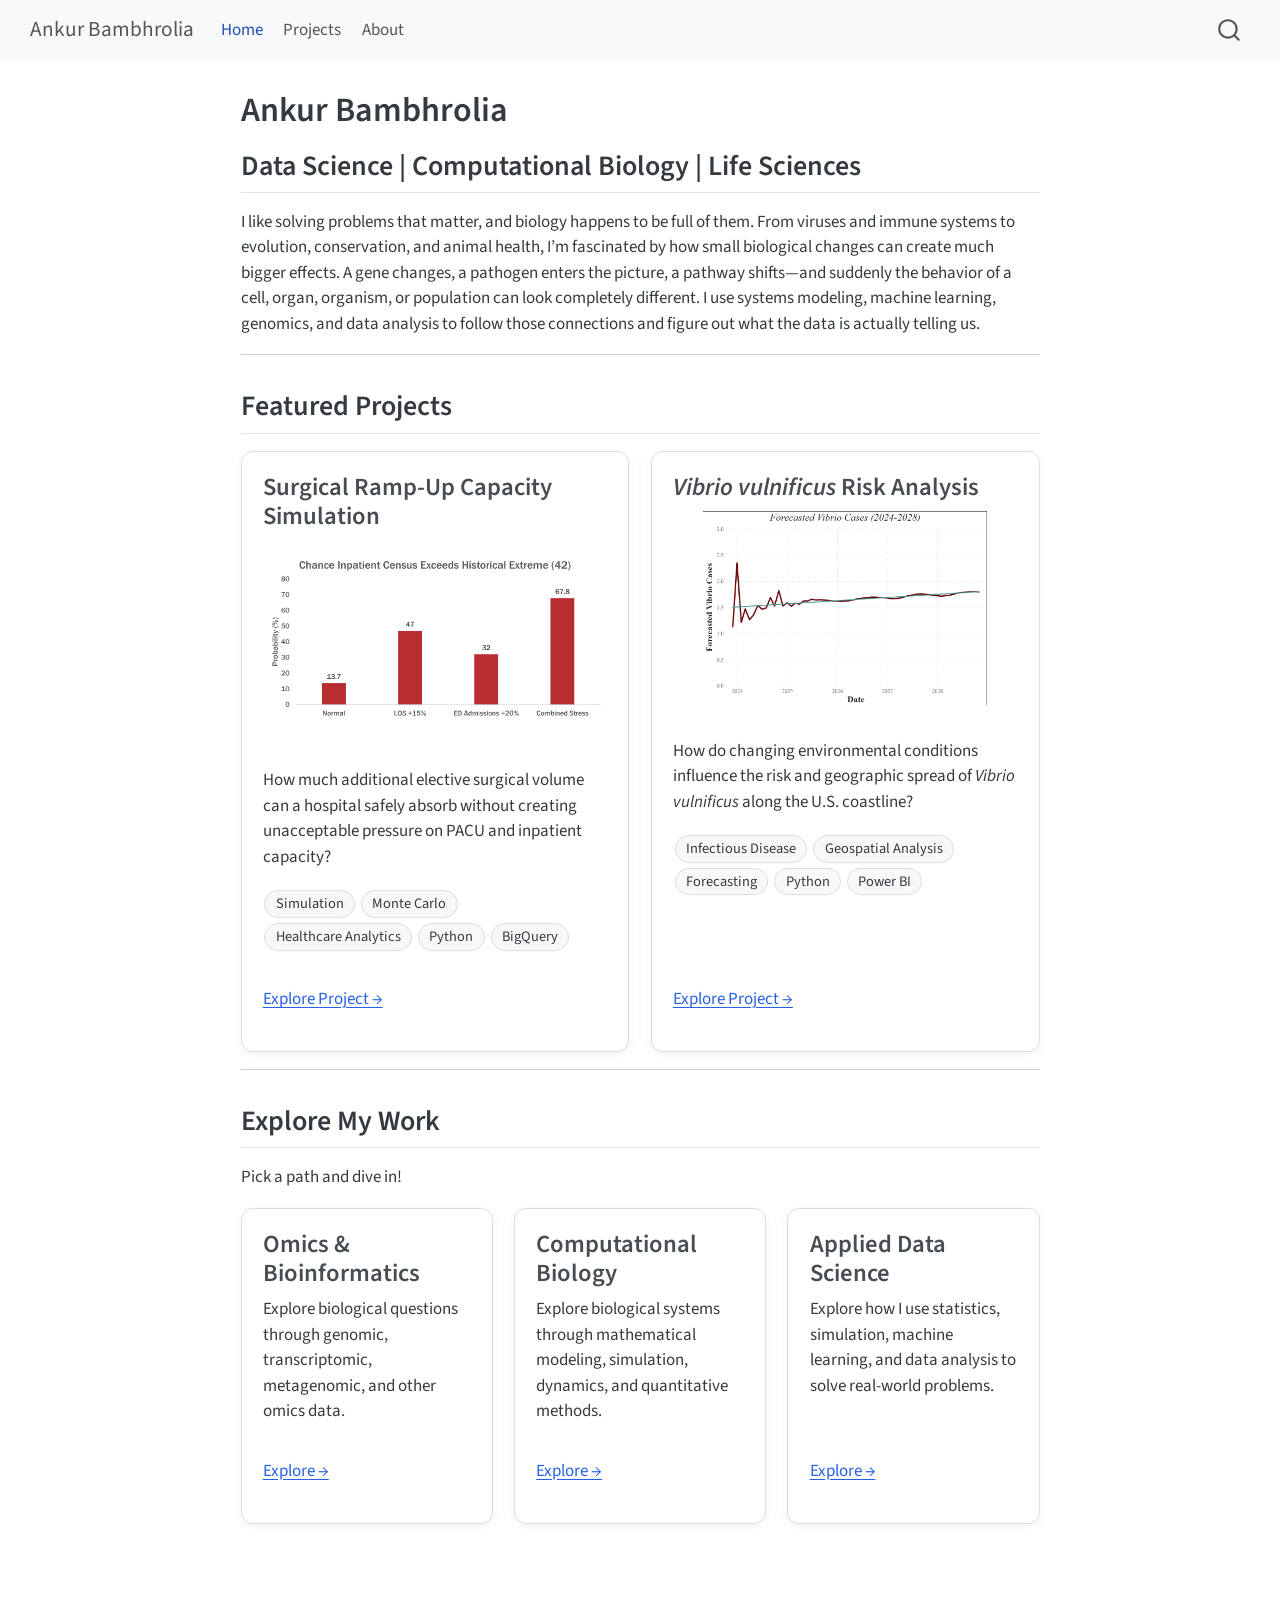
==== index.html @ 5e51104a "Built site for gh-pages" ====
<!DOCTYPE html>
<html xmlns="http://www.w3.org/1999/xhtml" lang="en" xml:lang="en"><head>

<meta charset="utf-8">
<meta name="generator" content="quarto-1.10.18">

<meta name="viewport" content="width=device-width, initial-scale=1.0, user-scalable=yes">


<title>Ankur Bambhrolia</title>
<style>
/* Default styles provided by pandoc.
** See https://pandoc.org/MANUAL.html#variables-for-html for config info.
*/
span.smallcaps{font-variant: small-caps;}
div.columns{display: flex; gap: 1.5em;}
div.column{flex: auto;}
@media screen {
div.columns{gap: min(4vw, 1.5em);}
div.column{overflow-x: auto;}
}
div.hanging-indent{margin-left: 1.5em; text-indent: -1.5em;}
ul.task-list{list-style: none;}
ul.task-list li input[type="checkbox"] {
  width: 0.8em;
  margin: 0 0.8em 0.2em -1em; /* quarto-specific, see https://github.com/quarto-dev/quarto-cli/issues/4556 */ 
  vertical-align: middle;
}
</style>


<script src="site_libs/quarto-nav/quarto-nav.js"></script>
<script src="site_libs/quarto-nav/headroom.min.js"></script>
<script src="site_libs/clipboard/clipboard.min.js"></script>
<script src="site_libs/quarto-search/autocomplete.umd.js"></script>
<script src="site_libs/quarto-search/fuse.min.js"></script>
<script src="site_libs/quarto-search/quarto-search.js"></script>
<meta name="quarto:offset" content="./">
<script src="site_libs/quarto-html/quarto.js" type="module"></script>
<script src="site_libs/quarto-html/tabsets/tabsets.js" type="module"></script>
<script src="site_libs/quarto-html/popper.min.js"></script>
<script src="site_libs/quarto-html/tippy.umd.min.js"></script>
<script src="site_libs/quarto-html/anchor.min.js"></script>
<link href="site_libs/quarto-html/tippy.css" rel="stylesheet">
<link href="site_libs/quarto-html/quarto-syntax-highlighting-64a204ab8560d761af7679ceaba22944.css" rel="stylesheet" id="quarto-text-highlighting-styles">
<script src="site_libs/bootstrap/bootstrap.min.js"></script>
<link href="site_libs/bootstrap/bootstrap-icons.css" rel="stylesheet">
<link href="site_libs/bootstrap/bootstrap-172ba59bd5e0b52282274ba0c0cc16fc.min.css" rel="stylesheet" append-hash="true" id="quarto-bootstrap" data-mode="light">
<script id="quarto-search-options" type="application/json">{
  "location": "navbar",
  "copy-button": false,
  "collapse-after": 3,
  "panel-placement": "end",
  "type": "overlay",
  "limit": 50,
  "keyboard-shortcut": [
    "f",
    "/",
    "s"
  ],
  "show-item-context": false,
  "language": {
    "search-no-results-text": "No results",
    "search-matching-documents-text": "matching documents",
    "search-copy-link-title": "Copy link to search",
    "search-hide-matches-text": "Hide additional matches",
    "search-more-match-text": "more match in this document",
    "search-more-matches-text": "more matches in this document",
    "search-clear-button-title": "Clear",
    "search-text-placeholder": "",
    "search-detached-cancel-button-title": "Cancel",
    "search-submit-button-title": "Submit",
    "search-label": "Search"
  }
}</script>


<link rel="stylesheet" href="styles.css">
</head>

<body class="nav-fixed fullcontent quarto-light">

<div id="quarto-search-results"></div>
  <header id="quarto-header" class="headroom fixed-top">
    <nav class="navbar navbar-expand-lg " data-bs-theme="dark">
      <div class="navbar-container container-fluid">
      <div class="navbar-brand-container mx-auto">
    <a class="navbar-brand" href="./index.html">
    <span class="navbar-title">Ankur Bambhrolia</span>
    </a>
  </div>
            <div id="quarto-search" class="" title="Search"></div>
          <button class="navbar-toggler" type="button" data-bs-toggle="collapse" data-bs-target="#navbarCollapse" aria-controls="navbarCollapse" role="menu" aria-expanded="false" aria-label="Toggle navigation" onclick="if (window.quartoToggleHeadroom) { window.quartoToggleHeadroom(); }">
  <span class="navbar-toggler-icon"></span>
</button>
          <div class="collapse navbar-collapse" id="navbarCollapse">
            <ul class="navbar-nav navbar-nav-scroll me-auto">
  <li class="nav-item">
    <a class="nav-link active" href="./index.html" aria-current="page"> 
<span class="menu-text">Home</span></a>
  </li>  
  <li class="nav-item">
    <a class="nav-link" href="./projects.html"> 
<span class="menu-text">Projects</span></a>
  </li>  
  <li class="nav-item">
    <a class="nav-link" href="./about.html"> 
<span class="menu-text">About</span></a>
  </li>  
</ul>
          </div> <!-- /navcollapse -->
            <div class="quarto-navbar-tools">
</div>
      </div> <!-- /container-fluid -->
    </nav>
</header>
<!-- content -->
<div id="quarto-content" class="quarto-container page-columns page-rows-contents page-layout-article page-navbar">
<!-- sidebar -->
<!-- margin-sidebar -->
    
<!-- main -->
<main class="content" id="quarto-document-content">

<header id="title-block-header" class="quarto-title-block default">
<div class="quarto-title">
<h1 class="title">Ankur Bambhrolia</h1>
</div>



<div class="quarto-title-meta">

    
  
    
  </div>
  


</header>


<section id="data-science-computational-biology-life-sciences" class="level2">
<h2 class="anchored" data-anchor-id="data-science-computational-biology-life-sciences">Data Science | Computational Biology | Life Sciences</h2>
<p>I like solving problems that matter, and biology happens to be full of them. From viruses and immune systems to evolution, conservation, and animal health, I’m fascinated by how small biological changes can create much bigger effects. A gene changes, a pathogen enters the picture, a pathway shifts—and suddenly the behavior of a cell, organ, organism, or population can look completely different. I use systems modeling, machine learning, genomics, and data analysis to follow those connections and figure out what the data is actually telling us.</p>
<hr>
</section>
<section id="featured-projects" class="level2">
<h2 class="anchored" data-anchor-id="featured-projects">Featured Projects</h2>
<div class="featured-grid">
<section id="surgical-ramp-up-capacity-simulation" class="level3 featured-card">
<h3 class="anchored" data-anchor-id="surgical-ramp-up-capacity-simulation">Surgical Ramp-Up Capacity Simulation</h3>
<p><img src="images/featured/ramp-up-stress.png" class="featured-image img-fluid" alt="Probability that inpatient census exceeds the historical extreme of 42 under normal and stressed operating conditions"></p>
<p>How much additional elective surgical volume can a hospital safely absorb without creating unacceptable pressure on PACU and inpatient capacity?</p>
<p><span class="tag">Simulation</span> <span class="tag">Monte Carlo</span> <span class="tag">Healthcare Analytics</span> <span class="tag">Python</span> <span class="tag">BigQuery</span></p>
<p><a href="./projects/surgical-ramp-up.html">Explore Project →</a></p>
</section>
<section id="vibrio-vulnificus-risk-analysis" class="level3 featured-card">
<h3 class="anchored" data-anchor-id="vibrio-vulnificus-risk-analysis"><em>Vibrio vulnificus</em> Risk Analysis</h3>
<p><img src="images/featured/vibrio-forecast.png" class="featured-image img-fluid" alt="Forecasted Vibrio vulnificus isolates from 2024 to 2028"></p>
<p>How do changing environmental conditions influence the risk and geographic spread of <em>Vibrio vulnificus</em> along the U.S. coastline?</p>
<p><span class="tag">Infectious Disease</span> <span class="tag">Geospatial Analysis</span> <span class="tag">Forecasting</span> <span class="tag">Python</span> <span class="tag">Power BI</span></p>
<p><a href="./projects/vibrio.html">Explore Project →</a></p>
</section>
</div>
<hr>
</section>
<section id="explore-my-work" class="level2">
<h2 class="anchored" data-anchor-id="explore-my-work">Explore My Work</h2>
<p>Pick a path and dive in!</p>
<div class="path-grid">
<section id="omics-bioinformatics" class="level3 path-card">
<h3 class="anchored" data-anchor-id="omics-bioinformatics">Omics &amp; Bioinformatics</h3>
<p>Explore biological questions through genomic, transcriptomic, metagenomic, and other omics data.</p>
<p><a href="./omics.html">Explore →</a></p>
</section>
<section id="computational-biology" class="level3 path-card">
<h3 class="anchored" data-anchor-id="computational-biology">Computational Biology</h3>
<p>Explore biological systems through mathematical modeling, simulation, dynamics, and quantitative methods.</p>
<p><a href="./computational-biology.html">Explore →</a></p>
</section>
<section id="applied-data-science" class="level3 path-card">
<h3 class="anchored" data-anchor-id="applied-data-science">Applied Data Science</h3>
<p>Explore how I use statistics, simulation, machine learning, and data analysis to solve real-world problems.</p>
<p><a href="./applied-data-science.html">Explore →</a></p>
</section>
</div>


</section>

</main> <!-- /main -->
<script id="quarto-html-after-body" type="application/javascript">
  window.document.addEventListener("DOMContentLoaded", function (event) {
    const icon = "";
    const anchorJS = new window.AnchorJS();
    anchorJS.options = {
      placement: 'right',
      icon: icon
    };
    anchorJS.add('.anchored');
    const isCodeAnnotation = (el) => {
      for (const clz of el.classList) {
        if (clz.startsWith('code-annotation-')) {                     
          return true;
        }
      }
      return false;
    }
    const onCopySuccess = function(e) {
      // button target
      const button = e.trigger;
      // don't keep focus
      button.blur();
      // flash "checked"
      button.classList.add('code-copy-button-checked');
      var currentTitle = button.getAttribute("title");
      button.setAttribute("title", "Copied!");
      let tooltip;
      if (window.bootstrap) {
        button.setAttribute("data-bs-toggle", "tooltip");
        button.setAttribute("data-bs-placement", "left");
        button.setAttribute("data-bs-title", "Copied!");
        tooltip = new bootstrap.Tooltip(button, 
          { trigger: "manual", 
            customClass: "code-copy-button-tooltip",
            offset: [0, -8]});
        tooltip.show();    
      }
      setTimeout(function() {
        if (tooltip) {
          tooltip.hide();
          button.removeAttribute("data-bs-title");
          button.removeAttribute("data-bs-toggle");
          button.removeAttribute("data-bs-placement");
        }
        button.setAttribute("title", currentTitle);
        button.classList.remove('code-copy-button-checked');
      }, 1000);
      // clear code selection
      e.clearSelection();
    }
    const getTextToCopy = function(trigger) {
      const outerScaffold = trigger.parentElement.cloneNode(true);
      const codeEl = outerScaffold.querySelector('code');
      for (const childEl of codeEl.children) {
        if (isCodeAnnotation(childEl)) {
          childEl.remove();
        }
      }
      return codeEl.innerText;
    }
    const clipboard = new window.ClipboardJS('.code-copy-button:not([data-in-quarto-modal])', {
      text: getTextToCopy
    });
    clipboard.on('success', onCopySuccess);
    if (window.document.getElementById('quarto-embedded-source-code-modal')) {
      const clipboardModal = new window.ClipboardJS('.code-copy-button[data-in-quarto-modal]', {
        text: getTextToCopy,
        container: window.document.getElementById('quarto-embedded-source-code-modal')
      });
      clipboardModal.on('success', onCopySuccess);
    }
      var localhostRegex = new RegExp(/^(?:http|https):\/\/localhost\:?[0-9]*\//);
      var mailtoRegex = new RegExp(/^mailto:/);
        var filterRegex = new RegExp('/' + window.location.host + '/');
      var isInternal = (href) => {
          return filterRegex.test(href) || localhostRegex.test(href) || mailtoRegex.test(href);
      }
      // Inspect non-navigation links and adorn them if external
     var links = window.document.querySelectorAll('a[href]:not(.nav-link):not(.navbar-brand):not(.toc-action):not(.sidebar-link):not(.sidebar-item-toggle):not(.pagination-link):not(.no-external):not([aria-hidden]):not(.dropdown-item):not(.quarto-navigation-tool):not(.about-link)');
      for (var i=0; i<links.length; i++) {
        const link = links[i];
        if (!isInternal(link.href)) {
          // undo the damage that might have been done by quarto-nav.js in the case of
          // links that we want to consider external
          if (link.dataset.originalHref !== undefined) {
            link.href = link.dataset.originalHref;
          }
        }
      }
    function tippyHover(el, contentFn, onTriggerFn, onUntriggerFn) {
      const config = {
        allowHTML: true,
        maxWidth: 500,
        delay: 100,
        arrow: false,
        appendTo: function(el) {
            return el.parentElement;
        },
        interactive: true,
        interactiveBorder: 10,
        theme: 'quarto',
        placement: 'bottom-start',
      };
      if (contentFn) {
        config.content = contentFn;
      }
      if (onTriggerFn) {
        config.onTrigger = onTriggerFn;
      }
      if (onUntriggerFn) {
        config.onUntrigger = onUntriggerFn;
      }
      window.tippy(el, config); 
    }
    const noterefs = window.document.querySelectorAll('a[role="doc-noteref"]');
    for (var i=0; i<noterefs.length; i++) {
      const ref = noterefs[i];
      tippyHover(ref, function() {
        // use id or data attribute instead here
        let href = ref.getAttribute('data-footnote-href') || ref.getAttribute('href');
        try { href = new URL(href).hash; } catch {}
        const id = href.replace(/^#\/?/, "");
        const note = window.document.getElementById(id);
        if (note) {
          return note.innerHTML;
        } else {
          return "";
        }
      });
    }
    const xrefs = window.document.querySelectorAll('a.quarto-xref');
    const processXRef = (id, note) => {
      // Strip column container classes
      const stripColumnClz = (el) => {
        el.classList.remove("page-full", "page-columns");
        if (el.children) {
          for (const child of el.children) {
            stripColumnClz(child);
          }
        }
      }
      stripColumnClz(note)
      if (id === null || id.startsWith('sec-')) {
        // Special case sections, only their first couple elements
        const container = document.createElement("div");
        if (note.children && note.children.length > 2) {
          container.appendChild(note.children[0].cloneNode(true));
          for (let i = 1; i < note.children.length; i++) {
            const child = note.children[i];
            if (child.tagName === "P" && child.innerText === "") {
              continue;
            } else {
              container.appendChild(child.cloneNode(true));
              break;
            }
          }
          if (window.Quarto?.typesetMath) {
            window.Quarto.typesetMath(container);
          }
          return container.innerHTML
        } else {
          if (window.Quarto?.typesetMath) {
            window.Quarto.typesetMath(note);
          }
          return note.innerHTML;
        }
      } else {
        // Remove any anchor links if they are present
        const anchorLink = note.querySelector('a.anchorjs-link');
        if (anchorLink) {
          anchorLink.remove();
        }
        if (window.Quarto?.typesetMath) {
          window.Quarto.typesetMath(note);
        }
        if (note.classList.contains("callout")) {
          return note.outerHTML;
        } else {
          return note.innerHTML;
        }
      }
    }
    for (var i=0; i<xrefs.length; i++) {
      const xref = xrefs[i];
      tippyHover(xref, undefined, function(instance) {
        instance.disable();
        let url = xref.getAttribute('href');
        let hash = undefined; 
        if (url.startsWith('#')) {
          hash = url;
        } else {
          try { hash = new URL(url).hash; } catch {}
        }
        if (hash) {
          const id = hash.replace(/^#\/?/, "");
          const note = window.document.getElementById(id);
          if (note !== null) {
            try {
              const html = processXRef(id, note.cloneNode(true));
              instance.setContent(html);
            } finally {
              instance.enable();
              instance.show();
            }
          } else {
            // See if we can fetch this
            fetch(url.split('#')[0])
            .then(res => res.text())
            .then(html => {
              const parser = new DOMParser();
              const htmlDoc = parser.parseFromString(html, "text/html");
              const note = htmlDoc.getElementById(id);
              if (note !== null) {
                const html = processXRef(id, note);
                instance.setContent(html);
              } 
            }).finally(() => {
              instance.enable();
              instance.show();
            });
          }
        } else {
          // See if we can fetch a full url (with no hash to target)
          // This is a special case and we should probably do some content thinning / targeting
          fetch(url)
          .then(res => res.text())
          .then(html => {
            const parser = new DOMParser();
            const htmlDoc = parser.parseFromString(html, "text/html");
            const note = htmlDoc.querySelector('main.content');
            if (note !== null) {
              // This should only happen for chapter cross references
              // (since there is no id in the URL)
              // remove the first header
              if (note.children.length > 0 && note.children[0].tagName === "HEADER") {
                note.children[0].remove();
              }
              const html = processXRef(null, note);
              instance.setContent(html);
            } 
          }).finally(() => {
            instance.enable();
            instance.show();
          });
        }
      }, function(instance) {
      });
    }
        let selectedAnnoteEl;
        const selectorForAnnotation = ( cell, annotation) => {
          let cellAttr = 'data-code-cell="' + cell + '"';
          let lineAttr = 'data-code-annotation="' +  annotation + '"';
          const selector = 'span[' + cellAttr + '][' + lineAttr + ']';
          return selector;
        }
        const selectCodeLines = (annoteEl) => {
          const doc = window.document;
          const targetCell = annoteEl.getAttribute("data-target-cell");
          const targetAnnotation = annoteEl.getAttribute("data-target-annotation");
          const annoteSpan = window.document.querySelector(selectorForAnnotation(targetCell, targetAnnotation));
          const lines = annoteSpan.getAttribute("data-code-lines").split(",");
          const lineIds = lines.map((line) => {
            return targetCell + "-" + line;
          })
          let top = null;
          let height = null;
          let parent = null;
          if (lineIds.length > 0) {
              //compute the position of the single el (top and bottom and make a div)
              const el = window.document.getElementById(lineIds[0]);
              top = el.offsetTop;
              height = el.offsetHeight;
              parent = el.parentElement.parentElement;
            if (lineIds.length > 1) {
              const lastEl = window.document.getElementById(lineIds[lineIds.length - 1]);
              const bottom = lastEl.offsetTop + lastEl.offsetHeight;
              height = bottom - top;
            }
            if (top !== null && height !== null && parent !== null) {
              // cook up a div (if necessary) and position it 
              let div = window.document.getElementById("code-annotation-line-highlight");
              if (div === null) {
                div = window.document.createElement("div");
                div.setAttribute("id", "code-annotation-line-highlight");
                div.style.position = 'absolute';
                parent.appendChild(div);
              }
              div.style.top = top - 2 + "px";
              div.style.height = height + 4 + "px";
              div.style.left = 0;
              let gutterDiv = window.document.getElementById("code-annotation-line-highlight-gutter");
              if (gutterDiv === null) {
                gutterDiv = window.document.createElement("div");
                gutterDiv.setAttribute("id", "code-annotation-line-highlight-gutter");
                gutterDiv.style.position = 'absolute';
                const codeCell = window.document.getElementById(targetCell);
                const gutter = codeCell.querySelector('.code-annotation-gutter');
                gutter.appendChild(gutterDiv);
              }
              gutterDiv.style.top = top - 2 + "px";
              gutterDiv.style.height = height + 4 + "px";
            }
            selectedAnnoteEl = annoteEl;
          }
        };
        const unselectCodeLines = () => {
          const elementsIds = ["code-annotation-line-highlight", "code-annotation-line-highlight-gutter"];
          elementsIds.forEach((elId) => {
            const div = window.document.getElementById(elId);
            if (div) {
              div.remove();
            }
          });
          selectedAnnoteEl = undefined;
        };
          // Handle positioning of the toggle
      window.addEventListener(
        "resize",
        throttle(() => {
          elRect = undefined;
          if (selectedAnnoteEl) {
            selectCodeLines(selectedAnnoteEl);
          }
        }, 10)
      );
      function throttle(fn, ms) {
      let throttle = false;
      let timer;
        return (...args) => {
          if(!throttle) { // first call gets through
              fn.apply(this, args);
              throttle = true;
          } else { // all the others get throttled
              if(timer) clearTimeout(timer); // cancel #2
              timer = setTimeout(() => {
                fn.apply(this, args);
                timer = throttle = false;
              }, ms);
          }
        };
      }
        // Attach click handler to the DT
        const annoteDls = window.document.querySelectorAll('dt[data-target-cell]');
        for (const annoteDlNode of annoteDls) {
          annoteDlNode.addEventListener('click', (event) => {
            const clickedEl = event.target;
            if (clickedEl !== selectedAnnoteEl) {
              unselectCodeLines();
              const activeEl = window.document.querySelector('dt[data-target-cell].code-annotation-active');
              if (activeEl) {
                activeEl.classList.remove('code-annotation-active');
              }
              selectCodeLines(clickedEl);
              clickedEl.classList.add('code-annotation-active');
            } else {
              // Unselect the line
              unselectCodeLines();
              clickedEl.classList.remove('code-annotation-active');
            }
          });
        }
    const findCites = (el) => {
      const parentEl = el.parentElement;
      if (parentEl) {
        const cites = parentEl.dataset.cites;
        if (cites) {
          return {
            el,
            cites: cites.split(' ')
          };
        } else {
          return findCites(el.parentElement)
        }
      } else {
        return undefined;
      }
    };
    var bibliorefs = window.document.querySelectorAll('a[role="doc-biblioref"]');
    for (var i=0; i<bibliorefs.length; i++) {
      const ref = bibliorefs[i];
      const citeInfo = findCites(ref);
      if (citeInfo) {
        tippyHover(citeInfo.el, function() {
          var popup = window.document.createElement('div');
          citeInfo.cites.forEach(function(cite) {
            var citeDiv = window.document.createElement('div');
            citeDiv.classList.add('hanging-indent');
            citeDiv.classList.add('csl-entry');
            var biblioDiv = window.document.getElementById('ref-' + cite);
            if (biblioDiv) {
              citeDiv.innerHTML = biblioDiv.innerHTML;
            }
            popup.appendChild(citeDiv);
          });
          return popup.innerHTML;
        });
      }
    }
  });
  </script>
</div> <!-- /content -->




</body></html>
---- site_libs/quarto-html/tippy.css ----
.tippy-box[data-animation=fade][data-state=hidden]{opacity:0}[data-tippy-root]{max-width:calc(100vw - 10px)}.tippy-box{position:relative;background-color:#333;color:#fff;border-radius:4px;font-size:14px;line-height:1.4;white-space:normal;outline:0;transition-property:transform,visibility,opacity}.tippy-box[data-placement^=top]>.tippy-arrow{bottom:0}.tippy-box[data-placement^=top]>.tippy-arrow:before{bottom:-7px;left:0;border-width:8px 8px 0;border-top-color:initial;transform-origin:center top}.tippy-box[data-placement^=bottom]>.tippy-arrow{top:0}.tippy-box[data-placement^=bottom]>.tippy-arrow:before{top:-7px;left:0;border-width:0 8px 8px;border-bottom-color:initial;transform-origin:center bottom}.tippy-box[data-placement^=left]>.tippy-arrow{right:0}.tippy-box[data-placement^=left]>.tippy-arrow:before{border-width:8px 0 8px 8px;border-left-color:initial;right:-7px;transform-origin:center left}.tippy-box[data-placement^=right]>.tippy-arrow{left:0}.tippy-box[data-placement^=right]>.tippy-arrow:before{left:-7px;border-width:8px 8px 8px 0;border-right-color:initial;transform-origin:center right}.tippy-box[data-inertia][data-state=visible]{transition-timing-function:cubic-bezier(.54,1.5,.38,1.11)}.tippy-arrow{width:16px;height:16px;color:#333}.tippy-arrow:before{content:"";position:absolute;border-color:transparent;border-style:solid}.tippy-content{position:relative;padding:5px 9px;z-index:1}
---- site_libs/quarto-html/quarto-syntax-highlighting-64a204ab8560d761af7679ceaba22944.css ----
/* quarto syntax highlight colors */
:root {
  --quarto-hl-ot-color: #003B4F;
  --quarto-hl-at-color: #657422;
  --quarto-hl-ss-color: #20794D;
  --quarto-hl-an-color: #5E5E5E;
  --quarto-hl-fu-color: #4758AB;
  --quarto-hl-st-color: #20794D;
  --quarto-hl-cf-color: #003B4F;
  --quarto-hl-op-color: #5E5E5E;
  --quarto-hl-er-color: #AD0000;
  --quarto-hl-bn-color: #AD0000;
  --quarto-hl-al-color: #AD0000;
  --quarto-hl-va-color: #111111;
  --quarto-hl-bu-color: inherit;
  --quarto-hl-ex-color: inherit;
  --quarto-hl-pp-color: #AD0000;
  --quarto-hl-in-color: #5E5E5E;
  --quarto-hl-vs-color: #20794D;
  --quarto-hl-wa-color: #5E5E5E;
  --quarto-hl-do-color: #5E5E5E;
  --quarto-hl-im-color: #00769E;
  --quarto-hl-ch-color: #20794D;
  --quarto-hl-dt-color: #AD0000;
  --quarto-hl-fl-color: #AD0000;
  --quarto-hl-co-color: #5E5E5E;
  --quarto-hl-cv-color: #5E5E5E;
  --quarto-hl-cn-color: #8f5902;
  --quarto-hl-sc-color: #5E5E5E;
  --quarto-hl-dv-color: #AD0000;
  --quarto-hl-kw-color: #003B4F;
}

/* other quarto variables */
:root {
  --quarto-font-monospace: SFMono-Regular, Menlo, Monaco, Consolas, "Liberation Mono", "Courier New", monospace;
}

/* syntax highlight based on Pandoc's rules */
pre > code.sourceCode > span {
  color: #003B4F;
}

code.sourceCode > span {
  color: #003B4F;
}

div.sourceCode,
div.sourceCode pre.sourceCode {
  color: #003B4F;
}

/* Normal */
code span {
  color: #003B4F;
}

/* Alert */
code span.al {
  color: #AD0000;
  font-style: inherit;
}

/* Annotation */
code span.an {
  color: #5E5E5E;
  font-style: inherit;
}

/* Attribute */
code span.at {
  color: #657422;
  font-style: inherit;
}

/* BaseN */
code span.bn {
  color: #AD0000;
  font-style: inherit;
}

/* BuiltIn */
code span.bu {
  font-style: inherit;
}

/* ControlFlow */
code span.cf {
  color: #003B4F;
  font-weight: bold;
  font-style: inherit;
}

/* Char */
code span.ch {
  color: #20794D;
  font-style: inherit;
}

/* Constant */
code span.cn {
  color: #8f5902;
  font-style: inherit;
}

/* Comment */
code span.co {
  color: #5E5E5E;
  font-style: inherit;
}

/* CommentVar */
code span.cv {
  color: #5E5E5E;
  font-style: italic;
}

/* Documentation */
code span.do {
  color: #5E5E5E;
  font-style: italic;
}

/* DataType */
code span.dt {
  color: #AD0000;
  font-style: inherit;
}

/* DecVal */
code span.dv {
  color: #AD0000;
  font-style: inherit;
}

/* Error */
code span.er {
  color: #AD0000;
  font-style: inherit;
}

/* Extension */
code span.ex {
  font-style: inherit;
}

/* Float */
code span.fl {
  color: #AD0000;
  font-style: inherit;
}

/* Function */
code span.fu {
  color: #4758AB;
  font-style: inherit;
}

/* Import */
code span.im {
  color: #00769E;
  font-style: inherit;
}

/* Information */
code span.in {
  color: #5E5E5E;
  font-style: inherit;
}

/* Keyword */
code span.kw {
  color: #003B4F;
  font-weight: bold;
  font-style: inherit;
}

/* Operator */
code span.op {
  color: #5E5E5E;
  font-style: inherit;
}

/* Other */
code span.ot {
  color: #003B4F;
  font-style: inherit;
}

/* Preprocessor */
code span.pp {
  color: #AD0000;
  font-style: inherit;
}

/* SpecialChar */
code span.sc {
  color: #5E5E5E;
  font-style: inherit;
}

/* SpecialString */
code span.ss {
  color: #20794D;
  font-style: inherit;
}

/* String */
code span.st {
  color: #20794D;
  font-style: inherit;
}

/* Variable */
code span.va {
  color: #111111;
  font-style: inherit;
}

/* VerbatimString */
code span.vs {
  color: #20794D;
  font-style: inherit;
}

/* Warning */
code span.wa {
  color: #5E5E5E;
  font-style: italic;
}

.prevent-inlining {
  content: "</";
}

/*# sourceMappingURL=9d8d5bb603a83b8298b89080a598c93b.css.map */
---- styles.css ----
/* css styles */

/* Featured project layout */
.featured-grid {
  display: grid;
  grid-template-columns: repeat(2, 1fr);
  gap: 1.25rem;
}

/* Featured project cards */

.featured-card {
  border: 1px solid #d9dee3;
  border-radius: 12px;
  padding: 1.25rem;
  box-sizing: border-box;
  background: white;
  box-shadow: 0 2px 8px rgba(0, 0, 0, 0.06);

  display: flex;
  flex-direction: column;
}

.featured-card > p:last-child {
  margin-top: auto;
  padding-top: 1rem;
}

.featured-card h3 {
  margin-top: 0;
}

/* Stack cards on smaller screens */
@media (max-width: 768px) {
  .featured-grid {
    grid-template-columns: 1fr;
  }
}

/* Project tags */
.tag {
  display: inline-block;
  padding: 0.25rem 0.6rem;
  margin: 0.15rem 0.1rem;
  border: 1px solid #d9dee3;
  border-radius: 999px;
  font-size: 0.85rem;
  line-height: 1.2;
  background: #f7f8f9;
}

/* Featured project images */
.featured-image {
  width: 100%;
  aspect-ratio: 16 / 9;
  object-fit: contain;
  border-radius: 8px;
  margin-bottom: 1rem;
}

/* Explore My Work layout */
.path-grid {
  display: grid;
  grid-template-columns: repeat(3, 1fr);
  gap: 1.25rem;
}

/* Explore My Work cards */
.path-card {
  border: 1px solid #d9dee3;
  border-radius: 12px;
  padding: 1.25rem;
  background: white;
  box-shadow: 0 2px 8px rgba(0, 0, 0, 0.06);

  display: flex;
  flex-direction: column;
}

.path-card h3 {
  margin-top: 0;
}

.path-card > p:last-child {
  margin-top: auto;
  padding-top: 1rem;
}

/* Stack paths on smaller screens */
@media (max-width: 768px) {
  .path-grid {
    grid-template-columns: 1fr;
  }
}

/* Projects directory */
.project-grid {
  display: grid;
  grid-template-columns: repeat(2, 1fr);
  gap: 1.5rem;
}

.project-card {
  border: 1px solid #d9dee3;
  border-radius: 12px;
  padding: 1.25rem;
  background: white;
  box-shadow: 0 2px 8px rgba(0, 0, 0, 0.06);

  display: flex;
  flex-direction: column;
}

.project-card h3 {
  margin-top: 0;
}

.project-card > p:last-child {
  margin-top: auto;
  padding-top: 1rem;
}

.project-image {
  width: 100%;
  aspect-ratio: 16 / 9;
  object-fit: contain;
  border-radius: 8px;
  margin-bottom: 1rem;
}

@media (max-width: 768px) {
  .project-grid {
    grid-template-columns: 1fr;
  }
}


.skills-grid {
  display: grid;
  grid-template-columns: repeat(2, 1fr);
  gap: 1.25rem 2rem;
}

.skill-group p {
  margin: 0;
}

@media (max-width: 768px) {
  .skills-grid {
    grid-template-columns: 1fr;
  }
}


.contact-links {
  display: flex;
  flex-wrap: wrap;
  gap: 1rem 1.5rem;
  margin-top: 1rem;
}

.contact-links p {
  margin: 0;
}
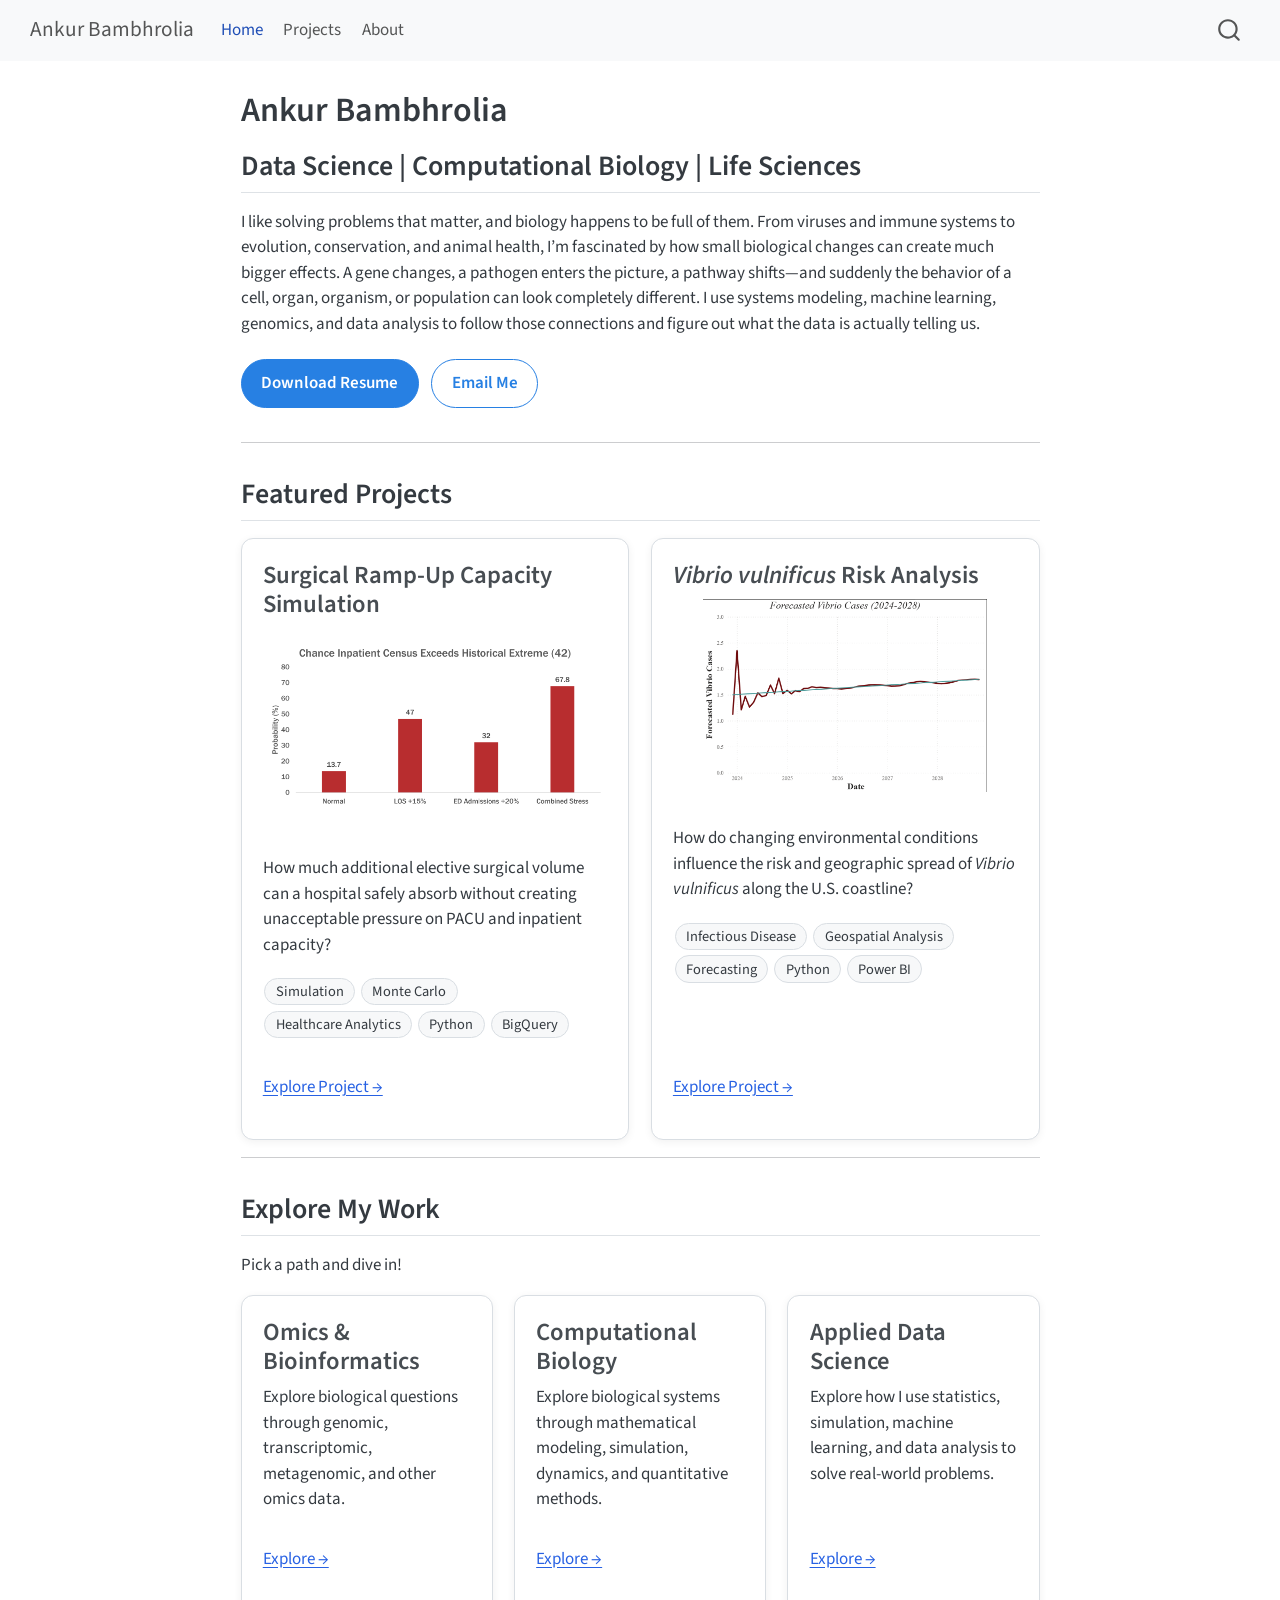
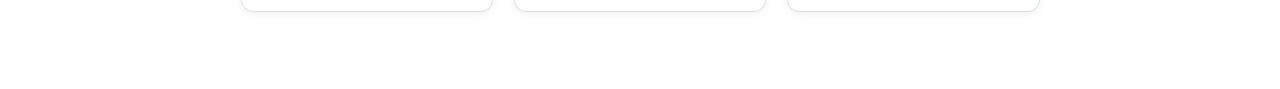
==== commit 3467d8a3: "Built site for gh-pages" ====
--- a/index.html
+++ b/index.html
@@ -144,6 +144,10 @@
 <section id="data-science-computational-biology-life-sciences" class="level2">
 <h2 class="anchored" data-anchor-id="data-science-computational-biology-life-sciences">Data Science | Computational Biology | Life Sciences</h2>
 <p>I like solving problems that matter, and biology happens to be full of them. From viruses and immune systems to evolution, conservation, and animal health, I’m fascinated by how small biological changes can create much bigger effects. A gene changes, a pathogen enters the picture, a pathway shifts—and suddenly the behavior of a cell, organ, organism, or population can look completely different. I use systems modeling, machine learning, genomics, and data analysis to follow those connections and figure out what the data is actually telling us.</p>
+<div class="hero-actions">
+<p><a href="files/Ankur-Bambhrolia-Resume.pdf" class="btn btn-primary">Download Resume</a></p>
+<p><a href="mailto:abambhrolia@gmail.come" class="btn btn-outline-primary">Email Me</a></p>
+</div>
 <hr>
 </section>
 <section id="featured-projects" class="level2">
@@ -264,7 +268,7 @@
     }
       var localhostRegex = new RegExp(/^(?:http|https):\/\/localhost\:?[0-9]*\//);
       var mailtoRegex = new RegExp(/^mailto:/);
-        var filterRegex = new RegExp('/' + window.location.host + '/');
+        var filterRegex = new RegExp("https:\/\/AnkurBambhrolia\.github\.io\/portfolio\/");
       var isInternal = (href) => {
           return filterRegex.test(href) || localhostRegex.test(href) || mailtoRegex.test(href);
       }
--- a/styles.css
+++ b/styles.css
@@ -163,4 +163,18 @@
   margin: 0;
 }
 
+.hero-actions {
+  display: flex;
+  flex-wrap: wrap;
+  gap: 0.75rem;
+  margin-top: 1.25rem;
+}
 
+.hero-actions .btn {
+  font-weight: 600;
+  border-radius: 999px;
+  padding: 0.65rem 1.15rem;
+}
+
+
+
